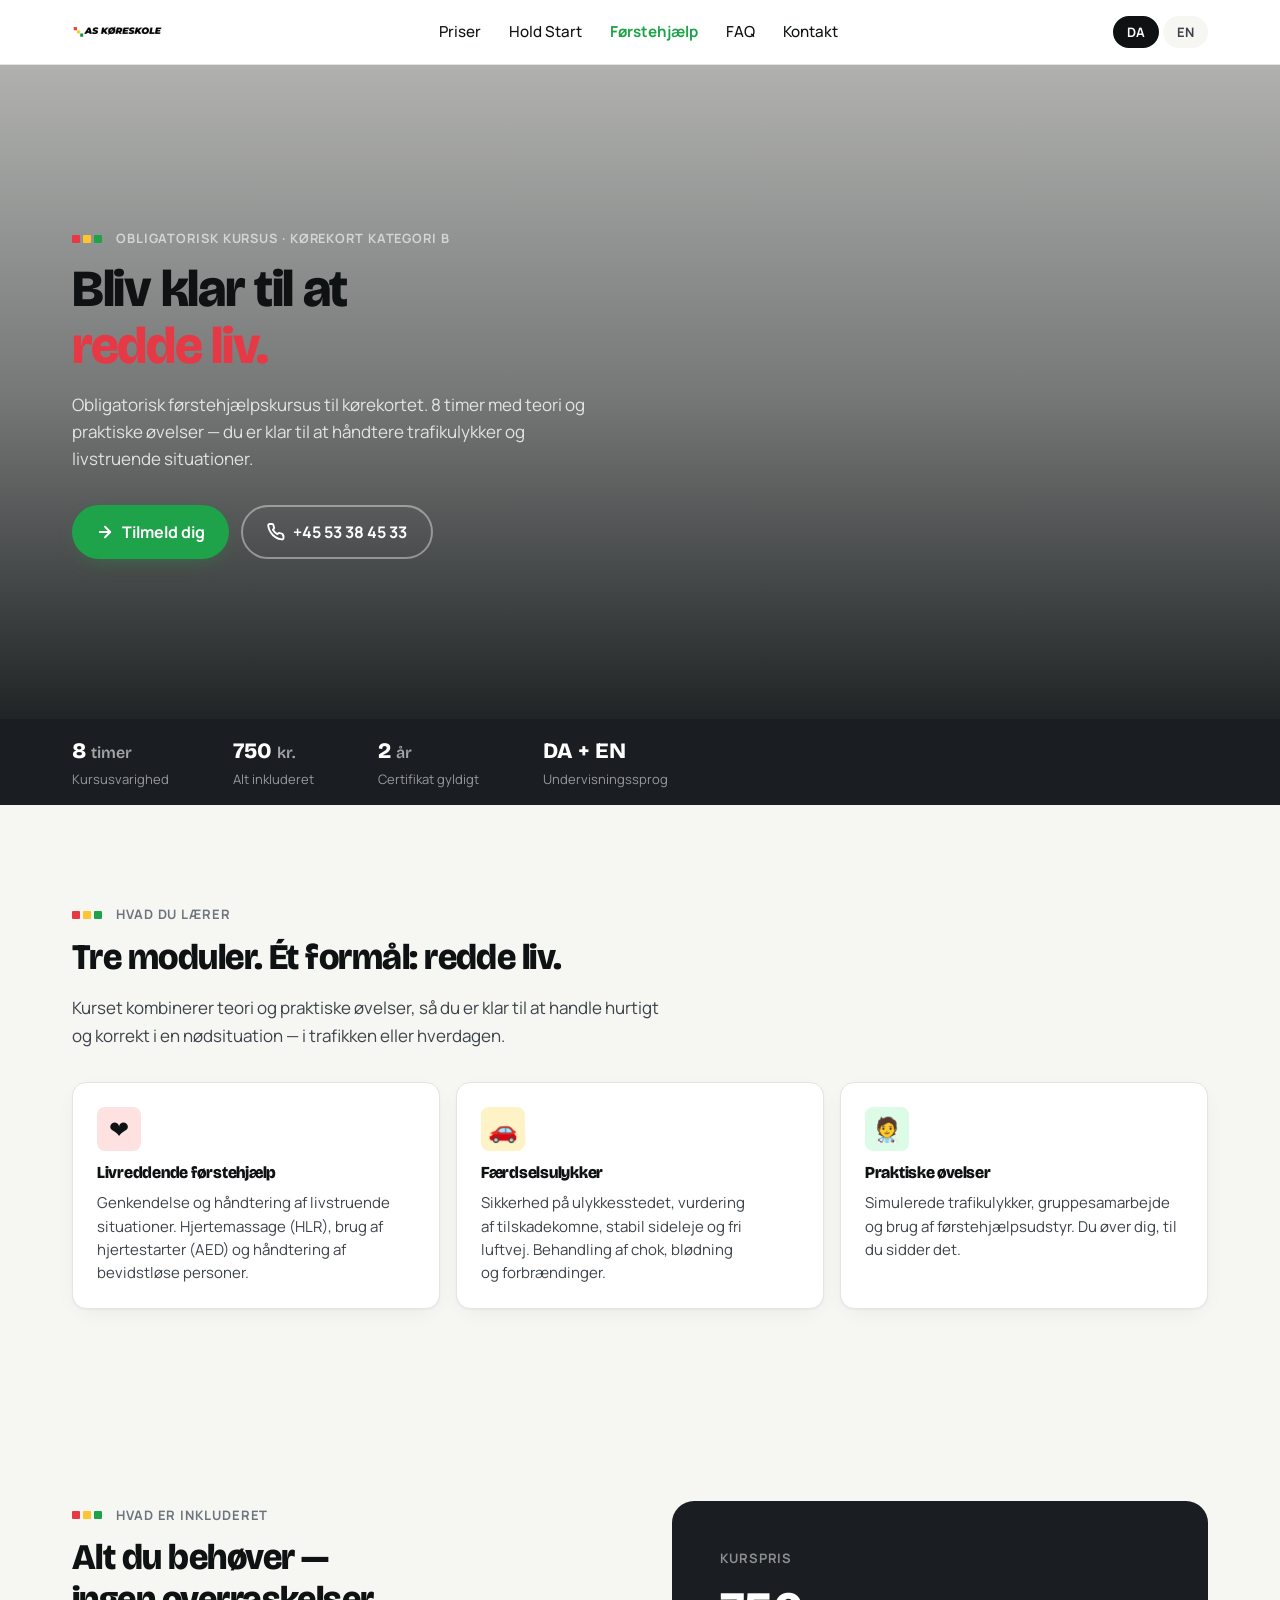
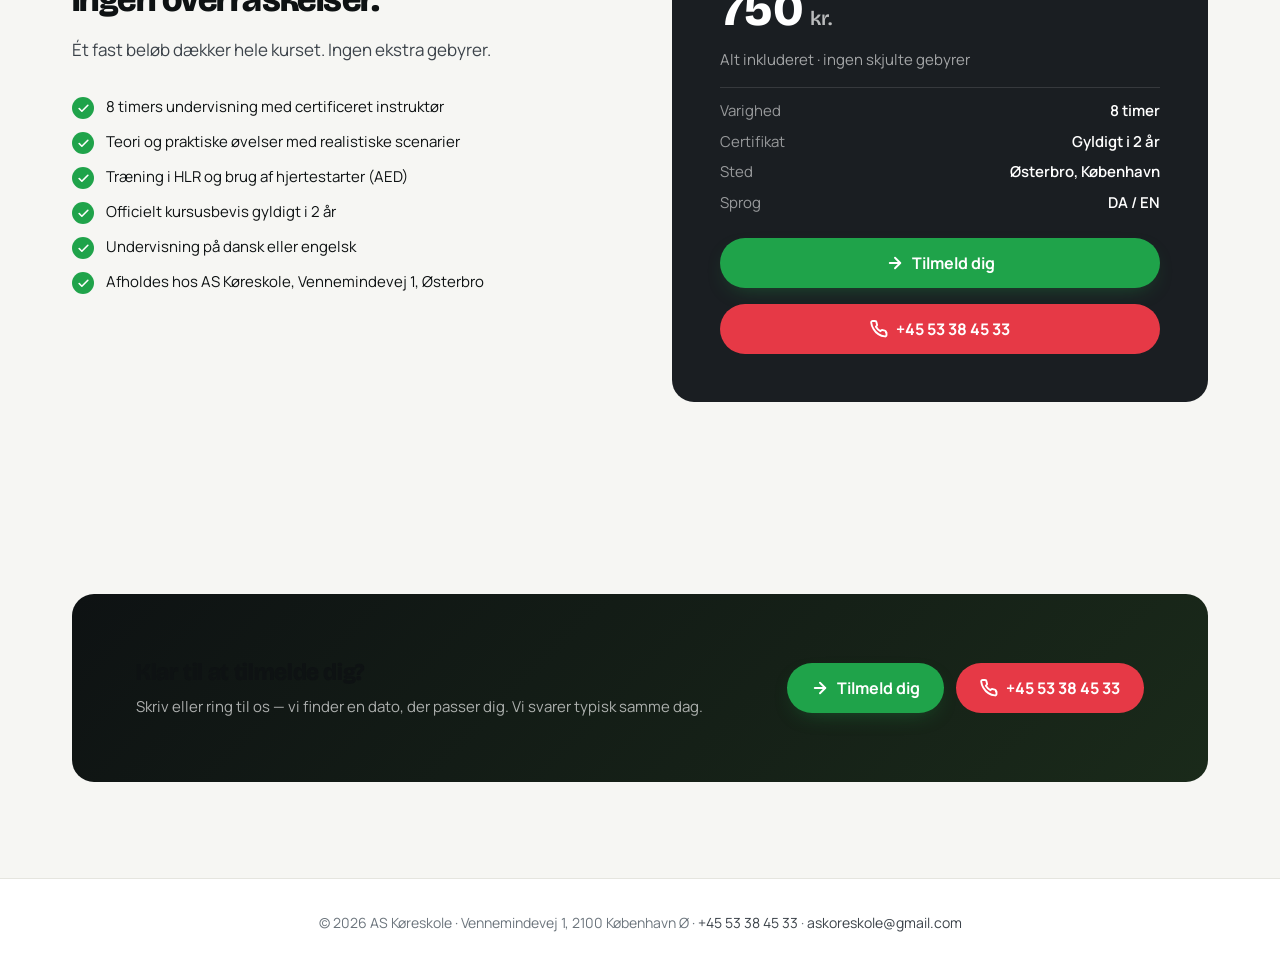
==== foerstehjaelp.html @ 91309df3 "Add first-aid page, course-start page, signup form, and nav polish - New foerstehjaelp.html: video h" ====
<!doctype html>
<html lang="da">
<head>
<meta charset="utf-8" />
<meta name="viewport" content="width=device-width, initial-scale=1, viewport-fit=cover" />
<title>Førstehjælpskursus — AS Køreskole · København</title>
<meta name="description" content="Obligatorisk førstehjælpskursus til kørekortet. 8 timer, 750 kr., certifikat gyldigt i 2 år. Hos AS Køreskole på Østerbro, København." />
<link rel="stylesheet" href="colors_and_type.css" />
<link rel="icon" type="image/png" href="assets/logo.png" />

<style>
  *, *::before, *::after { box-sizing: border-box; }
  html, body { margin: 0; padding: 0; }
  img, video { display: block; max-width: 100%; }
  button { cursor: pointer; background: none; border: 0; padding: 0; color: inherit; }
  ul { list-style: none; padding: 0; margin: 0; }
  body { background: var(--paper); color: var(--ink); font-family: var(--font-text); }

  .container {
    width: 100%; max-width: var(--maxw-content);
    margin: 0 auto; padding-left: var(--gutter); padding-right: var(--gutter);
  }

  /* ---- HEADER ---- */
  .site-header {
    position: sticky; top: 0; z-index: 50;
    background: rgba(255,255,255,0.92);
    backdrop-filter: saturate(150%) blur(12px);
    -webkit-backdrop-filter: saturate(150%) blur(12px);
    border-bottom: 1px solid var(--line);
  }
  .header-row {
    display: flex; align-items: center; justify-content: space-between;
    height: var(--header-h); gap: var(--s-4);
  }
  .brand { display: inline-flex; align-items: center; gap: 10px; text-decoration: none; }
  .brand img { height: 28px; width: auto; }
  .nav-desktop { display: none; gap: var(--s-5); }
  @media (min-width: 768px) { .nav-desktop { display: flex; } }
  .nav-desktop a {
    color: var(--ink); font-weight: 500; font-size: 0.95rem;
    text-decoration: none; padding: 6px 2px;
  }
  .nav-desktop a:hover { color: var(--go-strong); }
  .nav-desktop a.active { color: var(--go); font-weight: 700; }
  .lang-toggle { display: flex; gap: 4px; }
  .lang-toggle button {
    padding: 5px 12px; border-radius: var(--r-pill);
    font-size: 0.8125rem; font-weight: 700; font-family: var(--font-text);
    border: 2px solid transparent; transition: all 150ms;
    background: var(--paper-2); color: var(--ink-2);
  }
  .lang-toggle button[aria-pressed="true"] {
    background: var(--ink); color: var(--paper); border-color: var(--ink);
  }

  /* ---- HERO ---- */
  .hero {
    position: relative; overflow: hidden;
    min-height: 480px;
    display: flex; align-items: flex-end;
  }
  .hero video {
    position: absolute; inset: 0;
    width: 100%; height: 100%;
    object-fit: cover; object-position: center;
  }
  .hero-overlay {
    position: absolute; inset: 0;
    background: linear-gradient(to top, rgba(14,18,19,0.92) 0%, rgba(14,18,19,0.55) 50%, rgba(14,18,19,0.3) 100%);
  }
  .hero-content {
    position: relative; z-index: 1;
    color: white;
    padding: var(--s-8) 0 var(--s-8);
    width: 100%;
  }
  .tri { display: inline-flex; gap: 3px; margin-right: 6px; vertical-align: middle; }
  .tri i { display: block; width: 8px; height: 8px; border-radius: 1px; }
  .tri i:nth-child(1) { background: var(--stop); }
  .tri i:nth-child(2) { background: var(--caution); }
  .tri i:nth-child(3) { background: var(--go); }
  .hero-eyebrow {
    display: inline-flex; align-items: center; gap: 8px;
    font-size: 0.8rem; font-weight: 700; letter-spacing: 0.07em;
    text-transform: uppercase; color: rgba(255,255,255,0.6);
    margin-bottom: var(--s-3);
  }
  .hero-content h1 {
    font-family: var(--font-display);
    font-size: clamp(2rem, 5vw, 3.25rem);
    font-weight: 900; line-height: 1.1;
    margin: 0 0 var(--s-4); max-width: 18ch;
  }
  .hero-content h1 .accent { color: var(--stop); }
  .hero-content p {
    font-size: 1.0625rem; color: rgba(255,255,255,0.8);
    max-width: 52ch; line-height: 1.6; margin: 0 0 var(--s-6);
  }
  .hero-actions { display: flex; gap: var(--s-3); flex-wrap: wrap; }

  /* ---- QUICK STATS BAR ---- */
  .stats-bar {
    background: var(--asphalt); color: white;
    padding: var(--s-4) 0;
  }
  .stats-inner {
    display: flex; flex-wrap: wrap; gap: var(--s-5) var(--s-8);
    align-items: center;
  }
  .stat-item { display: flex; flex-direction: column; gap: 2px; }
  .stat-item .val {
    font-family: var(--font-display); font-size: 1.375rem; font-weight: 800;
  }
  .stat-item .lbl { font-size: 0.8125rem; color: rgba(255,255,255,0.55); }

  /* ---- SECTIONS ---- */
  section { padding: var(--s-9) 0; }
  section:nth-child(even) { background: var(--paper-2); }

  .section-eyebrow {
    display: inline-flex; align-items: center; gap: 8px;
    font-size: 0.8125rem; font-weight: 700; letter-spacing: 0.07em;
    text-transform: uppercase; color: var(--ink-3);
    margin-bottom: var(--s-3);
  }
  .section-eyebrow .tri i:nth-child(1) { background: var(--stop); }
  .section-eyebrow .tri i:nth-child(2) { background: var(--caution); }
  .section-eyebrow .tri i:nth-child(3) { background: var(--go); }

  h2.section-h {
    font-family: var(--font-display); font-size: clamp(1.5rem, 3vw, 2.25rem);
    font-weight: 900; margin: 0 0 var(--s-4); line-height: 1.15;
  }
  .section-lead {
    font-size: 1.0625rem; color: var(--ink-2); line-height: 1.65;
    max-width: 60ch; margin: 0 0 var(--s-6);
  }

  /* ---- CONTENT GRID (2-col on desktop) ---- */
  .content-grid {
    display: grid; grid-template-columns: 1fr;
    gap: var(--s-8);
  }
  @media (min-width: 900px) {
    .content-grid { grid-template-columns: 1fr 1fr; align-items: start; }
  }

  /* ---- MODULE CARDS ---- */
  .module-grid {
    display: grid; grid-template-columns: 1fr;
    gap: var(--s-4);
  }
  @media (min-width: 640px) { .module-grid { grid-template-columns: 1fr 1fr; } }
  @media (min-width: 1024px) { .module-grid { grid-template-columns: repeat(3, 1fr); } }

  .module-card {
    background: var(--paper);
    border: 1px solid var(--line);
    border-radius: var(--r-md);
    padding: var(--s-5);
    box-shadow: var(--shadow-card);
  }
  .module-icon {
    width: 44px; height: 44px; border-radius: var(--r-sm);
    display: flex; align-items: center; justify-content: center;
    margin-bottom: var(--s-3); font-size: 1.5rem;
  }
  .module-icon.red   { background: #FEE2E2; }
  .module-icon.amber { background: #FEF3C7; }
  .module-icon.green { background: #DCFCE7; }
  .module-card h3 {
    font-family: var(--font-display); font-size: 1.05rem; font-weight: 800;
    margin: 0 0 var(--s-2);
  }
  .module-card p { font-size: 0.9375rem; color: var(--ink-2); line-height: 1.55; margin: 0; }

  /* ---- INCLUDES LIST ---- */
  .includes-list { display: flex; flex-direction: column; gap: var(--s-3); }
  .includes-list li {
    display: flex; align-items: flex-start; gap: var(--s-3);
    font-size: 0.9375rem; line-height: 1.5;
  }
  .includes-list li .check {
    width: 22px; height: 22px; border-radius: 50%;
    background: var(--go); color: white; flex-shrink: 0;
    display: flex; align-items: center; justify-content: center;
    margin-top: 1px;
  }
  .includes-list li .check svg { width: 13px; height: 13px; }

  /* ---- PRICE CARD ---- */
  .price-card {
    background: var(--asphalt); color: white;
    border-radius: var(--r-lg); padding: var(--s-7);
    display: flex; flex-direction: column; gap: var(--s-4);
  }
  .price-card .price-label { font-size: 0.8125rem; font-weight: 700; letter-spacing: 0.07em; text-transform: uppercase; color: rgba(255,255,255,0.5); }
  .price-card .price-amount {
    font-family: var(--font-display); font-size: 3rem; font-weight: 900;
    line-height: 1; display: flex; align-items: baseline; gap: 6px;
  }
  .price-card .price-amount .kr { font-size: 1.25rem; font-weight: 600; color: rgba(255,255,255,0.7); }
  .price-card .price-note { font-size: 0.9375rem; color: rgba(255,255,255,0.6); }
  .price-card .price-details { display: flex; flex-direction: column; gap: var(--s-2); padding-top: var(--s-3); border-top: 1px solid rgba(255,255,255,0.12); }
  .price-card .detail-row { display: flex; justify-content: space-between; font-size: 0.9375rem; }
  .price-card .detail-row .key { color: rgba(255,255,255,0.55); }
  .price-card .detail-row .val { font-weight: 600; }

  /* ---- BUTTONS ---- */
  .btn {
    display: inline-flex; align-items: center; gap: 8px;
    padding: 13px 24px; border-radius: var(--r-pill);
    font-weight: 700; font-size: 1rem; font-family: var(--font-text);
    text-decoration: none; transition: background 150ms, box-shadow 150ms;
    border: none; cursor: pointer;
  }
  .btn-go   { background: var(--go);  color: white; box-shadow: var(--shadow-pop); }
  .btn-go:hover { background: var(--go-strong); }
  .btn-stop { background: var(--stop); color: white; }
  .btn-stop:hover { background: #c0303b; }
  .btn-ghost {
    background: transparent; color: white;
    border: 2px solid rgba(255,255,255,0.4);
  }
  .btn-ghost:hover { border-color: white; }

  /* ---- CTA BANNER ---- */
  .cta-banner {
    background: linear-gradient(135deg, #0E1213 0%, #1a2a1a 100%);
    border-radius: var(--r-lg); padding: var(--s-8);
    display: flex; flex-direction: column; gap: var(--s-5);
    color: white;
  }
  @media (min-width: 768px) {
    .cta-banner { flex-direction: row; align-items: center; justify-content: space-between; }
  }
  .cta-banner h2 { font-family: var(--font-display); font-size: 1.5rem; font-weight: 900; margin: 0 0 var(--s-2); }
  .cta-banner p { color: rgba(255,255,255,0.65); margin: 0; font-size: 0.9375rem; line-height: 1.55; }
  .cta-actions { display: flex; gap: var(--s-3); flex-wrap: wrap; flex-shrink: 0; }

  /* ---- FOOTER ---- */
  .page-footer {
    text-align: center; padding: var(--s-6) var(--gutter);
    color: var(--ink-3); font-size: 0.875rem;
    border-top: 1px solid var(--line);
  }
  .page-footer a { color: var(--ink-2); text-decoration: none; }
  .page-footer a:hover { color: var(--go); }

  /* ---- MOBILE BOTTOM BAR ---- */
  .mobile-cta {
    display: flex; position: fixed; bottom: 0; left: 0; right: 0; z-index: 40;
    padding: 12px var(--gutter) calc(12px + env(safe-area-inset-bottom));
    background: rgba(255,255,255,0.94);
    backdrop-filter: blur(12px); -webkit-backdrop-filter: blur(12px);
    border-top: 1px solid var(--line);
    gap: var(--s-2);
  }
  @media (min-width: 768px) { .mobile-cta { display: none; } }
  .mobile-cta a {
    flex: 1; display: flex; align-items: center; justify-content: center;
    gap: 6px; padding: 12px; border-radius: var(--r-pill);
    font-weight: 700; font-size: 0.9rem; text-decoration: none;
  }
  .mobile-cta .m-call { background: var(--stop); color: white; max-width: 56px; flex: 0 0 56px; }
  .mobile-cta .m-signup { background: var(--go); color: white; box-shadow: var(--shadow-pop); }
  .mobile-cta svg { width: 18px; height: 18px; flex-shrink: 0; }
  body { padding-bottom: 80px; }
  @media (min-width: 768px) { body { padding-bottom: 0; } }
</style>
</head>
<body>

<!-- HEADER -->
<header class="site-header">
  <div class="container">
    <div class="header-row">
      <a class="brand" href="new-homepage.html">
        <img src="assets/logo.png" alt="AS Køreskole" />
      </a>
      <nav class="nav-desktop">
        <a href="new-homepage.html#priser" data-i18n="nav.prices">Priser</a>
        <a href="hold-start.html" data-i18n="nav.start">Hold Start</a>
        <a href="foerstehjaelp.html" class="active" data-i18n="nav.firstaid">Førstehjælp</a>
        <a href="new-homepage.html#faq" data-i18n="nav.faq">FAQ</a>
        <a href="new-homepage.html#kontakt" data-i18n="nav.contact">Kontakt</a>
      </nav>
      <div class="lang-toggle" role="group" aria-label="Sprog / Language">
        <button data-lang="da" aria-pressed="true">DA</button>
        <button data-lang="en" aria-pressed="false">EN</button>
      </div>
    </div>
  </div>
</header>

<!-- HERO -->
<section class="hero" aria-labelledby="hero-h1">
  <video autoplay muted loop playsinline preload="auto">
    <source src="assets/firstaid.mp4" type="video/mp4" />
  </video>
  <div class="hero-overlay" aria-hidden="true"></div>
  <div class="hero-content">
    <div class="container">
      <div class="hero-eyebrow">
        <span class="tri"><i></i><i></i><i></i></span>
        <span data-i18n="fa.eyebrow">Obligatorisk kursus · Kørekort kategori B</span>
      </div>
      <h1 id="hero-h1">
        <span data-i18n="fa.h1a">Bliv klar til at</span><br/>
        <span class="accent" data-i18n="fa.h1b">redde liv.</span>
      </h1>
      <p data-i18n="fa.lead">Obligatorisk førstehjælpskursus til kørekortet. 8 timer med teori og praktiske øvelser — du er klar til at håndtere trafikulykker og livstruende situationer.</p>
      <div class="hero-actions">
        <a href="tilmelding.html?ul=da&course=F%C3%B8rstehj%C3%A6lpskursus" class="btn btn-go" data-i18n="fa.ctaSignup">
          <svg width="18" height="18" viewBox="0 0 24 24" fill="none" stroke="currentColor" stroke-width="2.5" stroke-linecap="round" stroke-linejoin="round"><path d="M5 12h14"/><path d="m12 5 7 7-7 7"/></svg>
          Tilmeld dig
        </a>
        <a href="tel:+4553384533" class="btn btn-ghost" data-i18n="fa.ctaCall">
          <svg width="18" height="18" viewBox="0 0 24 24" fill="none" stroke="currentColor" stroke-width="2.5" stroke-linecap="round" stroke-linejoin="round"><path d="M22 16.92v3a2 2 0 0 1-2.18 2 19.79 19.79 0 0 1-8.63-3.07A19.5 19.5 0 0 1 4.69 12 19.79 19.79 0 0 1 1.61 3.42 2 2 0 0 1 3.6 1.27h3a2 2 0 0 1 2 1.72 12.84 12.84 0 0 0 .7 2.81 2 2 0 0 1-.45 2.11L7.91 8.91a16 16 0 0 0 6 6l.91-.91a2 2 0 0 1 2.11-.45 12.84 12.84 0 0 0 2.81.7A2 2 0 0 1 21.27 16.92z"/></svg>
          +45 53 38 45 33
        </a>
      </div>
    </div>
  </div>
</section>

<!-- STATS BAR -->
<div class="stats-bar">
  <div class="container">
    <div class="stats-inner">
      <div class="stat-item">
        <div class="val">8 <span style="font-size:1rem;font-weight:600;color:rgba(255,255,255,0.6)" data-i18n="fa.hoursLabel">timer</span></div>
        <div class="lbl" data-i18n="fa.hoursDesc">Kursusvarighed</div>
      </div>
      <div class="stat-item">
        <div class="val">750 <span style="font-size:1rem;font-weight:600;color:rgba(255,255,255,0.6)">kr.</span></div>
        <div class="lbl" data-i18n="fa.priceDesc">Alt inkluderet</div>
      </div>
      <div class="stat-item">
        <div class="val">2 <span style="font-size:1rem;font-weight:600;color:rgba(255,255,255,0.6)" data-i18n="fa.yearsLabel">år</span></div>
        <div class="lbl" data-i18n="fa.yearsDesc">Certifikat gyldigt</div>
      </div>
      <div class="stat-item">
        <div class="val" data-i18n="fa.langVal">DA + EN</div>
        <div class="lbl" data-i18n="fa.langDesc">Undervisningssprog</div>
      </div>
    </div>
  </div>
</div>

<!-- WHAT YOU LEARN -->
<section aria-labelledby="learn-h">
  <div class="container">
    <div class="section-eyebrow"><span class="tri"><i></i><i></i><i></i></span> <span data-i18n="fa.learnEyebrow">Hvad du lærer</span></div>
    <h2 class="section-h" id="learn-h" data-i18n="fa.learnH">Tre moduler. Ét formål: redde liv.</h2>
    <p class="section-lead" data-i18n="fa.learnLead">Kurset kombinerer teori og praktiske øvelser, så du er klar til at handle hurtigt og korrekt i en nødsituation — i trafikken eller hverdagen.</p>

    <div class="module-grid">
      <div class="module-card">
        <div class="module-icon red">❤️</div>
        <h3 data-i18n="fa.mod1h">Livreddende førstehjælp</h3>
        <p data-i18n="fa.mod1p">Genkendelse og håndtering af livstruende situationer. Hjertemassage (HLR), brug af hjertestarter (AED) og håndtering af bevidstløse personer.</p>
      </div>
      <div class="module-card">
        <div class="module-icon amber">🚗</div>
        <h3 data-i18n="fa.mod2h">Færdselsulykker</h3>
        <p data-i18n="fa.mod2p">Sikkerhed på ulykkesstedet, vurdering af tilskadekomne, stabil sideleje og fri luftvej. Behandling af chok, blødning og forbrændinger.</p>
      </div>
      <div class="module-card">
        <div class="module-icon green">🧑‍⚕️</div>
        <h3 data-i18n="fa.mod3h">Praktiske øvelser</h3>
        <p data-i18n="fa.mod3p">Simulerede trafikulykker, gruppesamarbejde og brug af førstehjælpsudstyr. Du øver dig, til du sidder det.</p>
      </div>
    </div>
  </div>
</section>

<!-- INCLUDES + PRICE -->
<section aria-labelledby="price-h" style="background: var(--paper-2)">
  <div class="container">
    <div class="content-grid">
      <div>
        <div class="section-eyebrow"><span class="tri"><i></i><i></i><i></i></span> <span data-i18n="fa.inclEyebrow">Hvad er inkluderet</span></div>
        <h2 class="section-h" id="price-h" data-i18n="fa.inclH">Alt du behøver — ingen overraskelser.</h2>
        <p class="section-lead" data-i18n="fa.inclLead">Ét fast beløb dækker hele kurset. Ingen ekstra gebyrer.</p>

        <ul class="includes-list">
          <li>
            <span class="check"><svg viewBox="0 0 24 24" fill="none" stroke="currentColor" stroke-width="3" stroke-linecap="round" stroke-linejoin="round"><path d="M20 6 9 17l-5-5"/></svg></span>
            <span data-i18n="fa.incl1">8 timers undervisning med certificeret instruktør</span>
          </li>
          <li>
            <span class="check"><svg viewBox="0 0 24 24" fill="none" stroke="currentColor" stroke-width="3" stroke-linecap="round" stroke-linejoin="round"><path d="M20 6 9 17l-5-5"/></svg></span>
            <span data-i18n="fa.incl2">Teori og praktiske øvelser med realistiske scenarier</span>
          </li>
          <li>
            <span class="check"><svg viewBox="0 0 24 24" fill="none" stroke="currentColor" stroke-width="3" stroke-linecap="round" stroke-linejoin="round"><path d="M20 6 9 17l-5-5"/></svg></span>
            <span data-i18n="fa.incl3">Træning i HLR og brug af hjertestarter (AED)</span>
          </li>
          <li>
            <span class="check"><svg viewBox="0 0 24 24" fill="none" stroke="currentColor" stroke-width="3" stroke-linecap="round" stroke-linejoin="round"><path d="M20 6 9 17l-5-5"/></svg></span>
            <span data-i18n="fa.incl4">Officielt kursusbevis gyldigt i 2 år</span>
          </li>
          <li>
            <span class="check"><svg viewBox="0 0 24 24" fill="none" stroke="currentColor" stroke-width="3" stroke-linecap="round" stroke-linejoin="round"><path d="M20 6 9 17l-5-5"/></svg></span>
            <span data-i18n="fa.incl5">Undervisning på dansk eller engelsk</span>
          </li>
          <li>
            <span class="check"><svg viewBox="0 0 24 24" fill="none" stroke="currentColor" stroke-width="3" stroke-linecap="round" stroke-linejoin="round"><path d="M20 6 9 17l-5-5"/></svg></span>
            <span data-i18n="fa.incl6">Afholdes hos AS Køreskole, Vennemindevej 1, Østerbro</span>
          </li>
        </ul>
      </div>

      <div class="price-card">
        <div class="price-label" data-i18n="fa.priceLabel">Kurspris</div>
        <div class="price-amount">750 <span class="kr">kr.</span></div>
        <div class="price-note" data-i18n="fa.priceNote">Alt inkluderet · ingen skjulte gebyrer</div>
        <div class="price-details">
          <div class="detail-row">
            <span class="key" data-i18n="fa.detDur">Varighed</span>
            <span class="val" data-i18n="fa.detDurVal">8 timer</span>
          </div>
          <div class="detail-row">
            <span class="key" data-i18n="fa.detCert">Certifikat</span>
            <span class="val" data-i18n="fa.detCertVal">Gyldigt i 2 år</span>
          </div>
          <div class="detail-row">
            <span class="key" data-i18n="fa.detLoc">Sted</span>
            <span class="val" data-i18n="fa.detLocVal">Østerbro, København</span>
          </div>
          <div class="detail-row">
            <span class="key" data-i18n="fa.detLang">Sprog</span>
            <span class="val">DA / EN</span>
          </div>
        </div>
        <a href="tilmelding.html?ul=da&course=F%C3%B8rstehj%C3%A6lpskursus" class="btn btn-go" style="width:100%;justify-content:center;margin-top:var(--s-2)" data-i18n="fa.ctaSignup">
          <svg width="18" height="18" viewBox="0 0 24 24" fill="none" stroke="currentColor" stroke-width="2.5" stroke-linecap="round" stroke-linejoin="round"><path d="M5 12h14"/><path d="m12 5 7 7-7 7"/></svg>
          Tilmeld dig
        </a>
        <a href="tel:+4553384533" class="btn btn-stop" style="width:100%;justify-content:center" data-i18n="fa.ctaCall">
          <svg width="18" height="18" viewBox="0 0 24 24" fill="none" stroke="currentColor" stroke-width="2.5" stroke-linecap="round" stroke-linejoin="round"><path d="M22 16.92v3a2 2 0 0 1-2.18 2 19.79 19.79 0 0 1-8.63-3.07A19.5 19.5 0 0 1 4.69 12 19.79 19.79 0 0 1 1.61 3.42 2 2 0 0 1 3.6 1.27h3a2 2 0 0 1 2 1.72 12.84 12.84 0 0 0 .7 2.81 2 2 0 0 1-.45 2.11L7.91 8.91a16 16 0 0 0 6 6l.91-.91a2 2 0 0 1 2.11-.45 12.84 12.84 0 0 0 2.81.7A2 2 0 0 1 21.27 16.92z"/></svg>
          +45 53 38 45 33
        </a>
      </div>
    </div>
  </div>
</section>

<!-- CTA BANNER -->
<section>
  <div class="container">
    <div class="cta-banner">
      <div>
        <h2 data-i18n="fa.ctaBannerH">Klar til at tilmelde dig?</h2>
        <p data-i18n="fa.ctaBannerP">Skriv eller ring til os — vi finder en dato, der passer dig. Vi svarer typisk samme dag.</p>
      </div>
      <div class="cta-actions">
        <a href="tilmelding.html?ul=da&course=F%C3%B8rstehj%C3%A6lpskursus" class="btn btn-go" data-i18n="fa.ctaSignup">
          <svg width="18" height="18" viewBox="0 0 24 24" fill="none" stroke="currentColor" stroke-width="2.5" stroke-linecap="round" stroke-linejoin="round"><path d="M5 12h14"/><path d="m12 5 7 7-7 7"/></svg>
          Tilmeld dig
        </a>
        <a href="tel:+4553384533" class="btn btn-stop" data-i18n="fa.ctaCall">
          <svg width="18" height="18" viewBox="0 0 24 24" fill="none" stroke="currentColor" stroke-width="2.5" stroke-linecap="round" stroke-linejoin="round"><path d="M22 16.92v3a2 2 0 0 1-2.18 2 19.79 19.79 0 0 1-8.63-3.07A19.5 19.5 0 0 1 4.69 12 19.79 19.79 0 0 1 1.61 3.42 2 2 0 0 1 3.6 1.27h3a2 2 0 0 1 2 1.72 12.84 12.84 0 0 0 .7 2.81 2 2 0 0 1-.45 2.11L7.91 8.91a16 16 0 0 0 6 6l.91-.91a2 2 0 0 1 2.11-.45 12.84 12.84 0 0 0 2.81.7A2 2 0 0 1 21.27 16.92z"/></svg>
          +45 53 38 45 33
        </a>
      </div>
    </div>
  </div>
</section>

<!-- FOOTER -->
<footer class="page-footer">
  <p>© <span id="yr"></span> AS Køreskole · Vennemindevej 1, 2100 København Ø · <a href="tel:+4553384533">+45 53 38 45 33</a> · <a href="mailto:askoreskole@gmail.com">askoreskole@gmail.com</a></p>
</footer>

<!-- MOBILE CTA BAR -->
<div class="mobile-cta">
  <a class="m-call" href="tel:+4553384533" aria-label="Ring">
    <svg viewBox="0 0 24 24" fill="none" stroke="currentColor" stroke-width="2.5" stroke-linecap="round" stroke-linejoin="round"><path d="M22 16.92v3a2 2 0 0 1-2.18 2 19.79 19.79 0 0 1-8.63-3.07A19.5 19.5 0 0 1 4.69 12 19.79 19.79 0 0 1 1.61 3.42 2 2 0 0 1 3.6 1.27h3a2 2 0 0 1 2 1.72 12.84 12.84 0 0 0 .7 2.81 2 2 0 0 1-.45 2.11L7.91 8.91a16 16 0 0 0 6 6l.91-.91a2 2 0 0 1 2.11-.45 12.84 12.84 0 0 0 2.81.7A2 2 0 0 1 21.27 16.92z"/></svg>
  </a>
  <a class="m-signup" href="tilmelding.html?ul=da&course=F%C3%B8rstehj%C3%A6lpskursus" data-i18n="fa.ctaSignup">
    <svg viewBox="0 0 24 24" fill="none" stroke="currentColor" stroke-width="2.5" stroke-linecap="round" stroke-linejoin="round"><path d="M5 12h14"/><path d="m12 5 7 7-7 7"/></svg>
    Tilmeld dig
  </a>
</div>

<script>
  document.getElementById('yr').textContent = new Date().getFullYear();

  const dict = {
    en: {
      "nav.prices": "Pricing", "nav.start": "Course Start", "nav.firstaid": "First aid", "nav.faq": "FAQ", "nav.contact": "Contact",
      "fa.eyebrow":     "Mandatory course · Driving licence category B",
      "fa.h1a":         "Be ready to",
      "fa.h1b":         "save lives.",
      "fa.lead":        "Mandatory first aid course for your driving licence. 8 hours of theory and practical exercises — you'll be prepared to handle traffic accidents and life-threatening situations.",
      "fa.ctaSignup":   "Sign up",
      "fa.ctaCall":     "+45 53 38 45 33",
      "fa.hoursLabel":  "hours",
      "fa.hoursDesc":   "Course duration",
      "fa.priceDesc":   "All included",
      "fa.yearsLabel":  "years",
      "fa.yearsDesc":   "Certificate valid",
      "fa.langVal":     "DA + EN",
      "fa.langDesc":    "Language of instruction",
      "fa.learnEyebrow":"What you learn",
      "fa.learnH":      "Three modules. One goal: save lives.",
      "fa.learnLead":   "The course combines theory and practical exercises so you can act quickly and correctly in an emergency — on the road or in daily life.",
      "fa.mod1h":       "Life-saving first aid",
      "fa.mod1p":       "Recognition and management of life-threatening situations. CPR, use of an AED (defibrillator) and management of unconscious persons.",
      "fa.mod2h":       "Traffic accidents",
      "fa.mod2p":       "Scene safety, casualty assessment, recovery position and airway management. Treatment of shock, bleeding and burns.",
      "fa.mod3h":       "Practical exercises",
      "fa.mod3p":       "Simulated traffic accidents, group collaboration and use of first aid equipment. You practise until it sticks.",
      "fa.inclEyebrow": "What's included",
      "fa.inclH":       "Everything you need — no surprises.",
      "fa.inclLead":    "One fixed fee covers the entire course. No extra charges.",
      "fa.incl1":       "8 hours of instruction with a certified first aid educator",
      "fa.incl2":       "Theory and practical exercises with realistic scenarios",
      "fa.incl3":       "CPR training and practice with an AED (defibrillator)",
      "fa.incl4":       "Official course certificate valid for 2 years",
      "fa.incl5":       "Teaching available in Danish or English",
      "fa.incl6":       "Held at AS Køreskole, Vennemindevej 1, Østerbro",
      "fa.priceLabel":  "Course price",
      "fa.priceNote":   "All included · no hidden fees",
      "fa.detDur":      "Duration",    "fa.detDurVal":  "8 hours",
      "fa.detCert":     "Certificate", "fa.detCertVal": "Valid for 2 years",
      "fa.detLoc":      "Location",    "fa.detLocVal":  "Østerbro, Copenhagen",
      "fa.detLang":     "Language",
      "fa.ctaBannerH":  "Ready to sign up?",
      "fa.ctaBannerP":  "Write or call us — we'll find a date that works for you. We usually reply the same day.",
    }
  };

  function applyEN() {
    document.documentElement.lang = 'en';
    document.querySelectorAll('[data-i18n]').forEach(el => {
      const key = el.dataset.i18n;
      if (dict.en[key]) el.textContent = dict.en[key];
    });
    // Update signup links to use ul=en
    document.querySelectorAll('a[href*="tilmelding.html"]').forEach(a => {
      a.href = a.href.replace('ul=da', 'ul=en');
    });
    document.querySelectorAll('.lang-toggle button').forEach(b => {
      b.setAttribute('aria-pressed', b.dataset.lang === 'en' ? 'true' : 'false');
    });
    document.title = 'First Aid Course — AS Køreskole · Copenhagen';
  }

  // Restore language preference
  if (localStorage.getItem('ask_lang') === 'en') applyEN();

  const buttons = document.querySelectorAll('.lang-toggle button');
  buttons.forEach(b => b.addEventListener('click', () => {
    const lang = b.dataset.lang;
    localStorage.setItem('ask_lang', lang);
    if (lang === 'en') {
      applyEN();
    } else {
      document.documentElement.lang = 'da';
      buttons.forEach(x => x.setAttribute('aria-pressed', x === b ? 'true' : 'false'));
      location.reload();
    }
  }));
</script>
</body>
</html>
---- colors_and_type.css ----
/* ============================================================
   AS Køreskole — Design Tokens
   ------------------------------------------------------------
   Color, type, spacing, radius, shadow, motion.
   Import once in the document head; use the variables everywhere.
   ============================================================ */

@import url("https://fonts.googleapis.com/css2?family=Bricolage+Grotesque:opsz,wght@12..96,400;12..96,500;12..96,600;12..96,700;12..96,800&family=Manrope:wght@300;400;500;600;700;800&display=swap");

:root {
  /* ---------- COLOR: Traffic-light brand ---------- */
  --go:           #1FA34A;        /* primary CTA — sign up, success */
  --go-strong:    #178039;        /* hover */
  --go-soft:      #E6F4EC;        /* tinted background */

  --caution:      #FFC42E;        /* secondary CTA — courses, browse */
  --caution-strong:#E5A800;
  --caution-soft: #FFF6D9;

  --stop:         #E63946;        /* tertiary CTA — contact, phone */
  --stop-strong:  #C72A37;
  --stop-soft:    #FCE5E7;

  /* ---------- COLOR: Surfaces & ink ---------- */
  --ink:          #0E1213;        /* primary text */
  --ink-2:        #3C434A;        /* secondary text */
  --ink-3:        #6C757D;        /* tertiary / meta */
  --ink-4:        #9AA0A6;        /* disabled, hairlines on dark */

  --asphalt:      #1A1E22;        /* dark surfaces (footer, overlay) */
  --asphalt-2:    #2A2F35;
  --asphalt-3:    #3A4047;

  --paper:        #FFFFFF;        /* default surface */
  --paper-2:      #F6F6F3;        /* warm off-white, section bg */
  --paper-3:      #ECEBE5;        /* warmer, used for divider blocks */
  --line:         #E5E5DF;        /* hairline border */
  --line-strong:  #D4D3CC;

  /* ---------- COLOR: Functional ---------- */
  --focus:        #3B5BFF;        /* keyboard focus outline */
  --link:         #1B4DBF;        /* inline links in body */
  --error:        #B42318;        /* form errors (NOT the same as --stop) */
  --warn:         #B54708;
  --info:         #1F4CD3;

  /* ---------- TYPOGRAPHY ---------- */
  --font-display: "Bricolage Grotesque", ui-sans-serif, system-ui, -apple-system, "Segoe UI", sans-serif;
  --font-text:    "Manrope", ui-sans-serif, system-ui, -apple-system, "Segoe UI", sans-serif;
  --font-mono:    ui-monospace, "SF Mono", "JetBrains Mono", Menlo, Consolas, monospace;

  /* Type scale — fluid, 8px-aligned at md */
  --t-display:    clamp(2.5rem, 1.6rem + 4.5vw, 4.75rem);   /* hero H1 */
  --t-h1:         clamp(2rem,   1.4rem + 3vw,   3.25rem);   /* page H1 */
  --t-h2:         clamp(1.625rem,1.2rem + 1.8vw,2.25rem);   /* section H2 */
  --t-h3:         clamp(1.25rem,1rem + 1vw,    1.5rem);     /* H3 */
  --t-h4:         1.125rem;                                  /* H4 */
  --t-lead:       clamp(1.125rem, 1rem + 0.4vw, 1.25rem);   /* hero lead */
  --t-body:       1rem;
  --t-small:      0.875rem;
  --t-xs:         0.75rem;

  --lh-tight:     1.05;
  --lh-snug:      1.2;
  --lh-normal:    1.5;
  --lh-relaxed:   1.65;

  --tracking-tight: -0.025em;
  --tracking-snug:  -0.015em;
  --tracking-wide:  0.04em;
  --tracking-cap:   0.12em;       /* ALL CAPS labels */

  /* ---------- SPACING ---------- */
  --s-1:  4px;
  --s-2:  8px;
  --s-3:  12px;
  --s-4:  16px;
  --s-5:  24px;
  --s-6:  32px;
  --s-7:  48px;
  --s-8:  64px;
  --s-9:  96px;
  --s-10: 128px;

  /* ---------- RADIUS ---------- */
  --r-xs:   4px;
  --r-sm:   8px;
  --r-md:   14px;
  --r-lg:   22px;
  --r-xl:   32px;
  --r-pill: 999px;

  /* ---------- SHADOWS ---------- */
  --shadow-hairline: 0 0 0 1px var(--line);
  --shadow-card:     0 1px 2px rgba(15,15,15,0.04), 0 6px 24px -8px rgba(15,15,15,0.08);
  --shadow-card-lg:  0 2px 4px rgba(15,15,15,0.05), 0 18px 40px -12px rgba(15,15,15,0.16);
  --shadow-pop:      0 8px 22px -10px rgba(31,163,74,0.45);
  --shadow-pop-lg:   0 14px 32px -10px rgba(31,163,74,0.55);
  --shadow-pop-red:  0 8px 22px -10px rgba(230,57,70,0.45);

  /* ---------- MOTION ---------- */
  --ease-out-quart: cubic-bezier(0.2, 0.7, 0.2, 1);
  --ease-in-out:    cubic-bezier(0.4, 0, 0.2, 1);
  --dur-fast:   150ms;
  --dur-base:   250ms;
  --dur-slow:   450ms;

  /* ---------- LAYOUT ---------- */
  --maxw-prose:   65ch;
  --maxw-content: 1200px;
  --maxw-wide:    1440px;
  --gutter:       clamp(16px, 4vw, 32px);
  --header-h:     64px;
  --mobile-cta-h: 64px;
}

/* ============================================================
   SEMANTIC ELEMENT RULES
   These map raw tokens onto HTML so unstyled markup looks right.
   ============================================================ */

html { -webkit-text-size-adjust: 100%; }

body {
  font-family: var(--font-text);
  font-size: var(--t-body);
  line-height: var(--lh-normal);
  color: var(--ink);
  background: var(--paper);
  -webkit-font-smoothing: antialiased;
  text-rendering: optimizeLegibility;
}

h1, h2, h3, h4, h5, h6 {
  font-family: var(--font-display);
  color: var(--ink);
  margin: 0;
  text-wrap: balance;
  font-variation-settings: "opsz" 96;
  letter-spacing: var(--tracking-snug);
  line-height: var(--lh-snug);
}

h1 { font-size: var(--t-h1); font-weight: 700; letter-spacing: var(--tracking-tight); line-height: var(--lh-tight); }
h2 { font-size: var(--t-h2); font-weight: 700; }
h3 { font-size: var(--t-h3); font-weight: 600; }
h4 { font-size: var(--t-h4); font-weight: 600; }

p  { margin: 0; line-height: var(--lh-relaxed); text-wrap: pretty; }

small { font-size: var(--t-small); color: var(--ink-2); }

a {
  color: var(--link);
  text-decoration: underline;
  text-decoration-thickness: 1px;
  text-underline-offset: 3px;
  text-decoration-color: color-mix(in oklab, var(--link), transparent 60%);
  transition: text-decoration-color var(--dur-fast) var(--ease-in-out);
}
a:hover { text-decoration-color: var(--link); }

button { font-family: inherit; }

::selection { background: var(--caution); color: var(--ink); }

*:focus-visible {
  outline: 3px solid var(--focus);
  outline-offset: 2px;
  border-radius: 2px;
}

/* Utility — eyebrow label */
.eyebrow {
  font-family: var(--font-text);
  font-size: var(--t-xs);
  font-weight: 700;
  letter-spacing: var(--tracking-cap);
  text-transform: uppercase;
  color: var(--ink-2);
}

/* Utility — traffic light dots, exactly as in the logo */
.tri-light {
  display: inline-flex;
  gap: 4px;
  vertical-align: middle;
}
.tri-light::before,
.tri-light::after,
.tri-light > i {
  content: "";
  display: inline-block;
  width: 10px; height: 10px;
  border-radius: 2px;
  background: var(--stop);
}
.tri-light > i { background: var(--caution); }
.tri-light::after { background: var(--go); }

@media (prefers-reduced-motion: reduce) {
  *, *::before, *::after {
    animation-duration: 0.01ms !important;
    transition-duration: 0.01ms !important;
  }
}
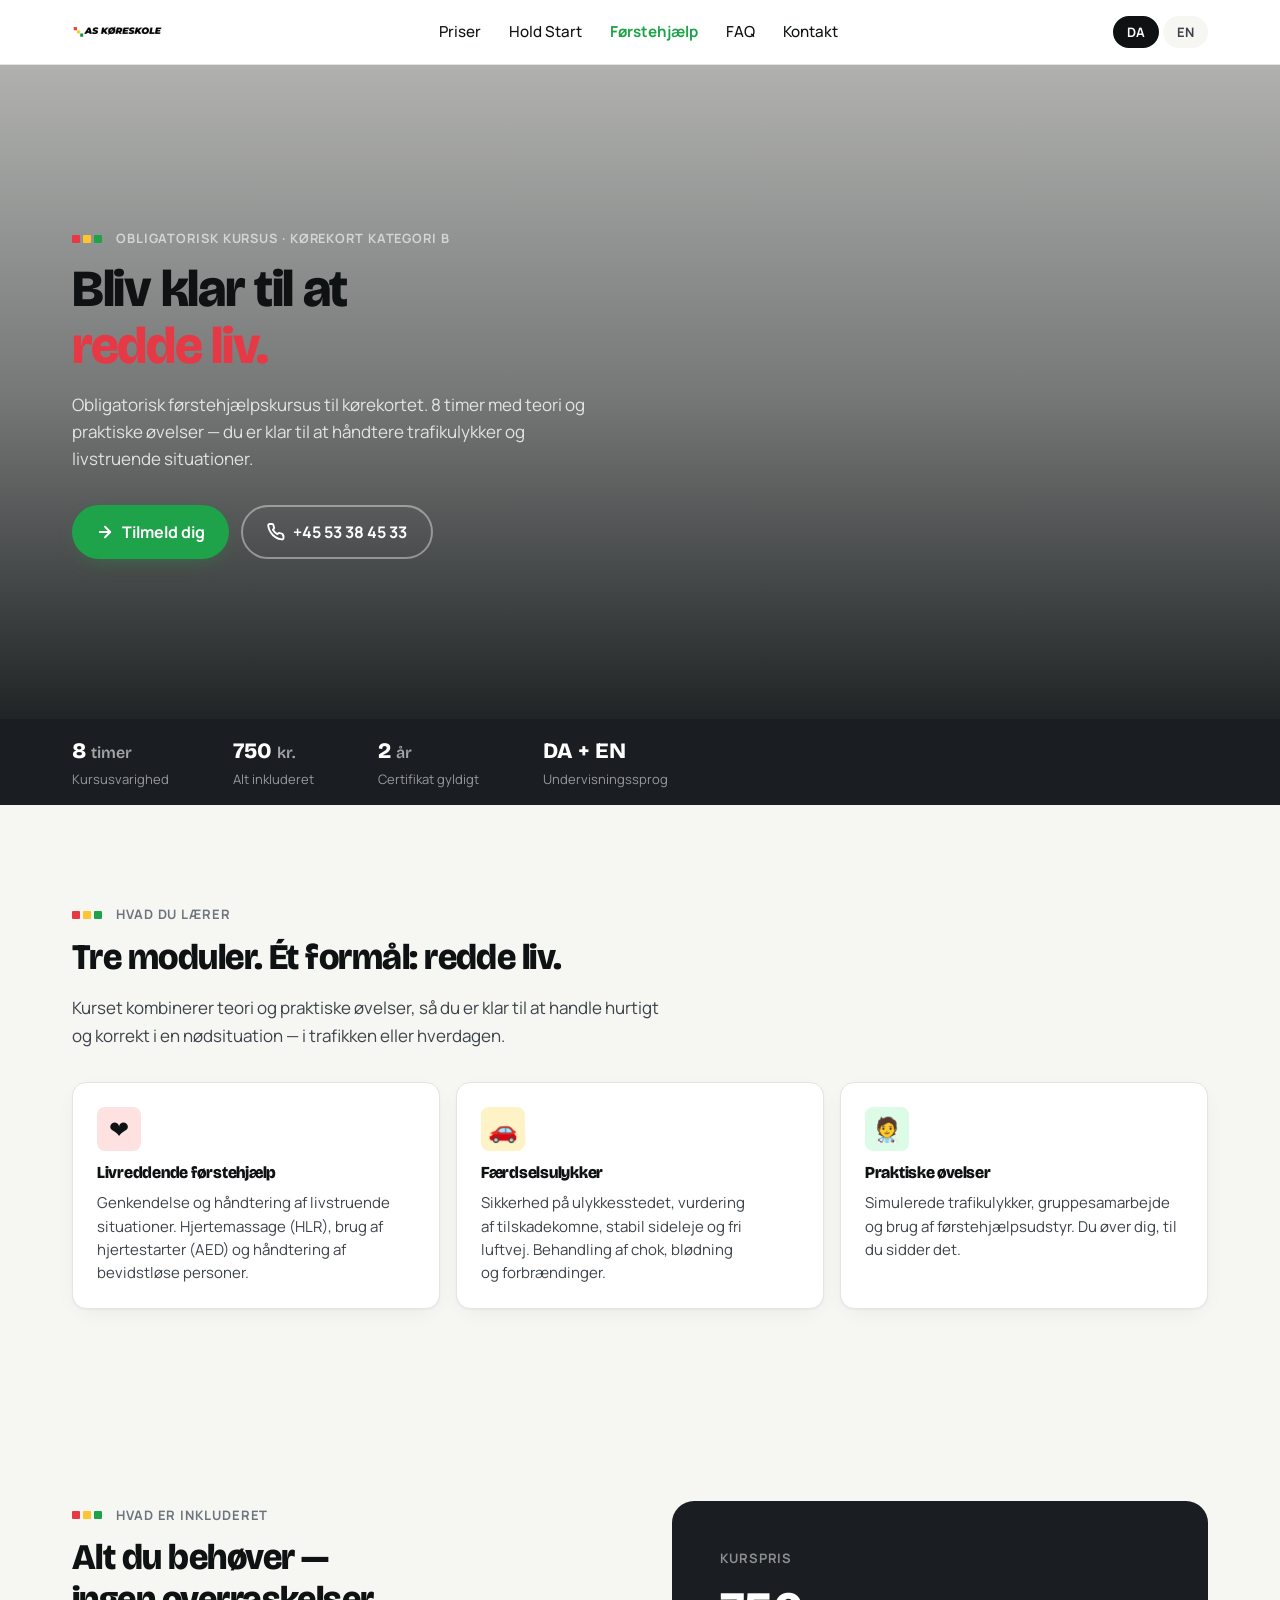
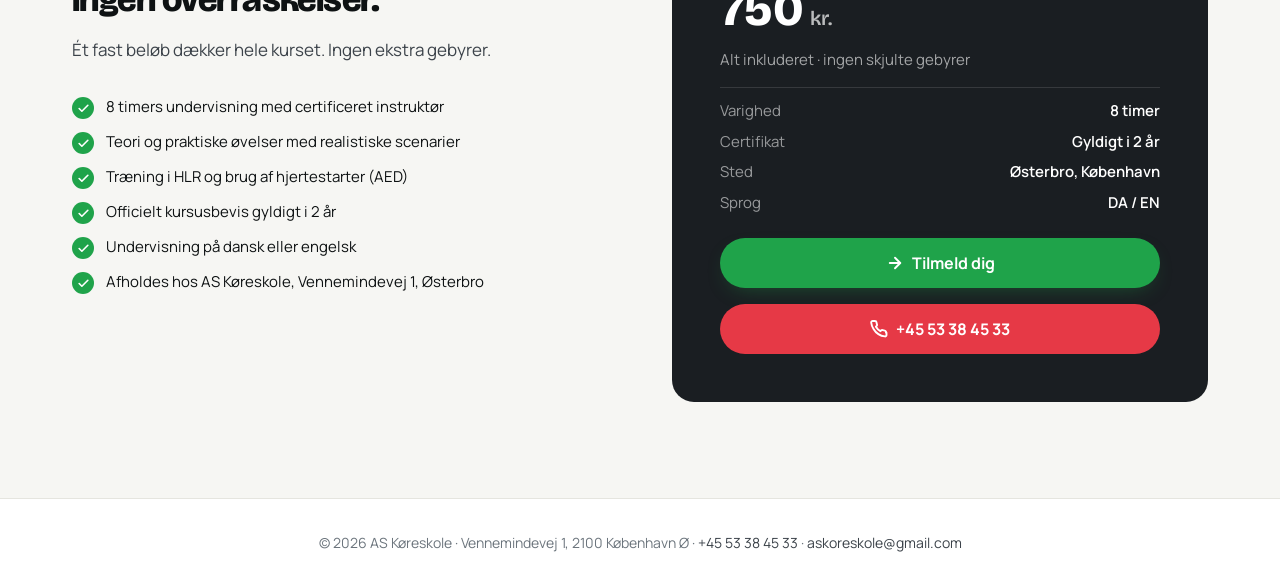
==== commit 3449918a: "Remove duplicate CTA banner from first-aid page The price card directly above already has signup and" ====
--- a/foerstehjaelp.html
+++ b/foerstehjaelp.html
@@ -440,28 +440,6 @@
           Tilmeld dig
         </a>
         <a href="tel:+4553384533" class="btn btn-stop" style="width:100%;justify-content:center" data-i18n="fa.ctaCall">
-          <svg width="18" height="18" viewBox="0 0 24 24" fill="none" stroke="currentColor" stroke-width="2.5" stroke-linecap="round" stroke-linejoin="round"><path d="M22 16.92v3a2 2 0 0 1-2.18 2 19.79 19.79 0 0 1-8.63-3.07A19.5 19.5 0 0 1 4.69 12 19.79 19.79 0 0 1 1.61 3.42 2 2 0 0 1 3.6 1.27h3a2 2 0 0 1 2 1.72 12.84 12.84 0 0 0 .7 2.81 2 2 0 0 1-.45 2.11L7.91 8.91a16 16 0 0 0 6 6l.91-.91a2 2 0 0 1 2.11-.45 12.84 12.84 0 0 0 2.81.7A2 2 0 0 1 21.27 16.92z"/></svg>
-          +45 53 38 45 33
-        </a>
-      </div>
-    </div>
-  </div>
-</section>
-
-<!-- CTA BANNER -->
-<section>
-  <div class="container">
-    <div class="cta-banner">
-      <div>
-        <h2 data-i18n="fa.ctaBannerH">Klar til at tilmelde dig?</h2>
-        <p data-i18n="fa.ctaBannerP">Skriv eller ring til os — vi finder en dato, der passer dig. Vi svarer typisk samme dag.</p>
-      </div>
-      <div class="cta-actions">
-        <a href="tilmelding.html?ul=da&course=F%C3%B8rstehj%C3%A6lpskursus" class="btn btn-go" data-i18n="fa.ctaSignup">
-          <svg width="18" height="18" viewBox="0 0 24 24" fill="none" stroke="currentColor" stroke-width="2.5" stroke-linecap="round" stroke-linejoin="round"><path d="M5 12h14"/><path d="m12 5 7 7-7 7"/></svg>
-          Tilmeld dig
-        </a>
-        <a href="tel:+4553384533" class="btn btn-stop" data-i18n="fa.ctaCall">
           <svg width="18" height="18" viewBox="0 0 24 24" fill="none" stroke="currentColor" stroke-width="2.5" stroke-linecap="round" stroke-linejoin="round"><path d="M22 16.92v3a2 2 0 0 1-2.18 2 19.79 19.79 0 0 1-8.63-3.07A19.5 19.5 0 0 1 4.69 12 19.79 19.79 0 0 1 1.61 3.42 2 2 0 0 1 3.6 1.27h3a2 2 0 0 1 2 1.72 12.84 12.84 0 0 0 .7 2.81 2 2 0 0 1-.45 2.11L7.91 8.91a16 16 0 0 0 6 6l.91-.91a2 2 0 0 1 2.11-.45 12.84 12.84 0 0 0 2.81.7A2 2 0 0 1 21.27 16.92z"/></svg>
           +45 53 38 45 33
         </a>
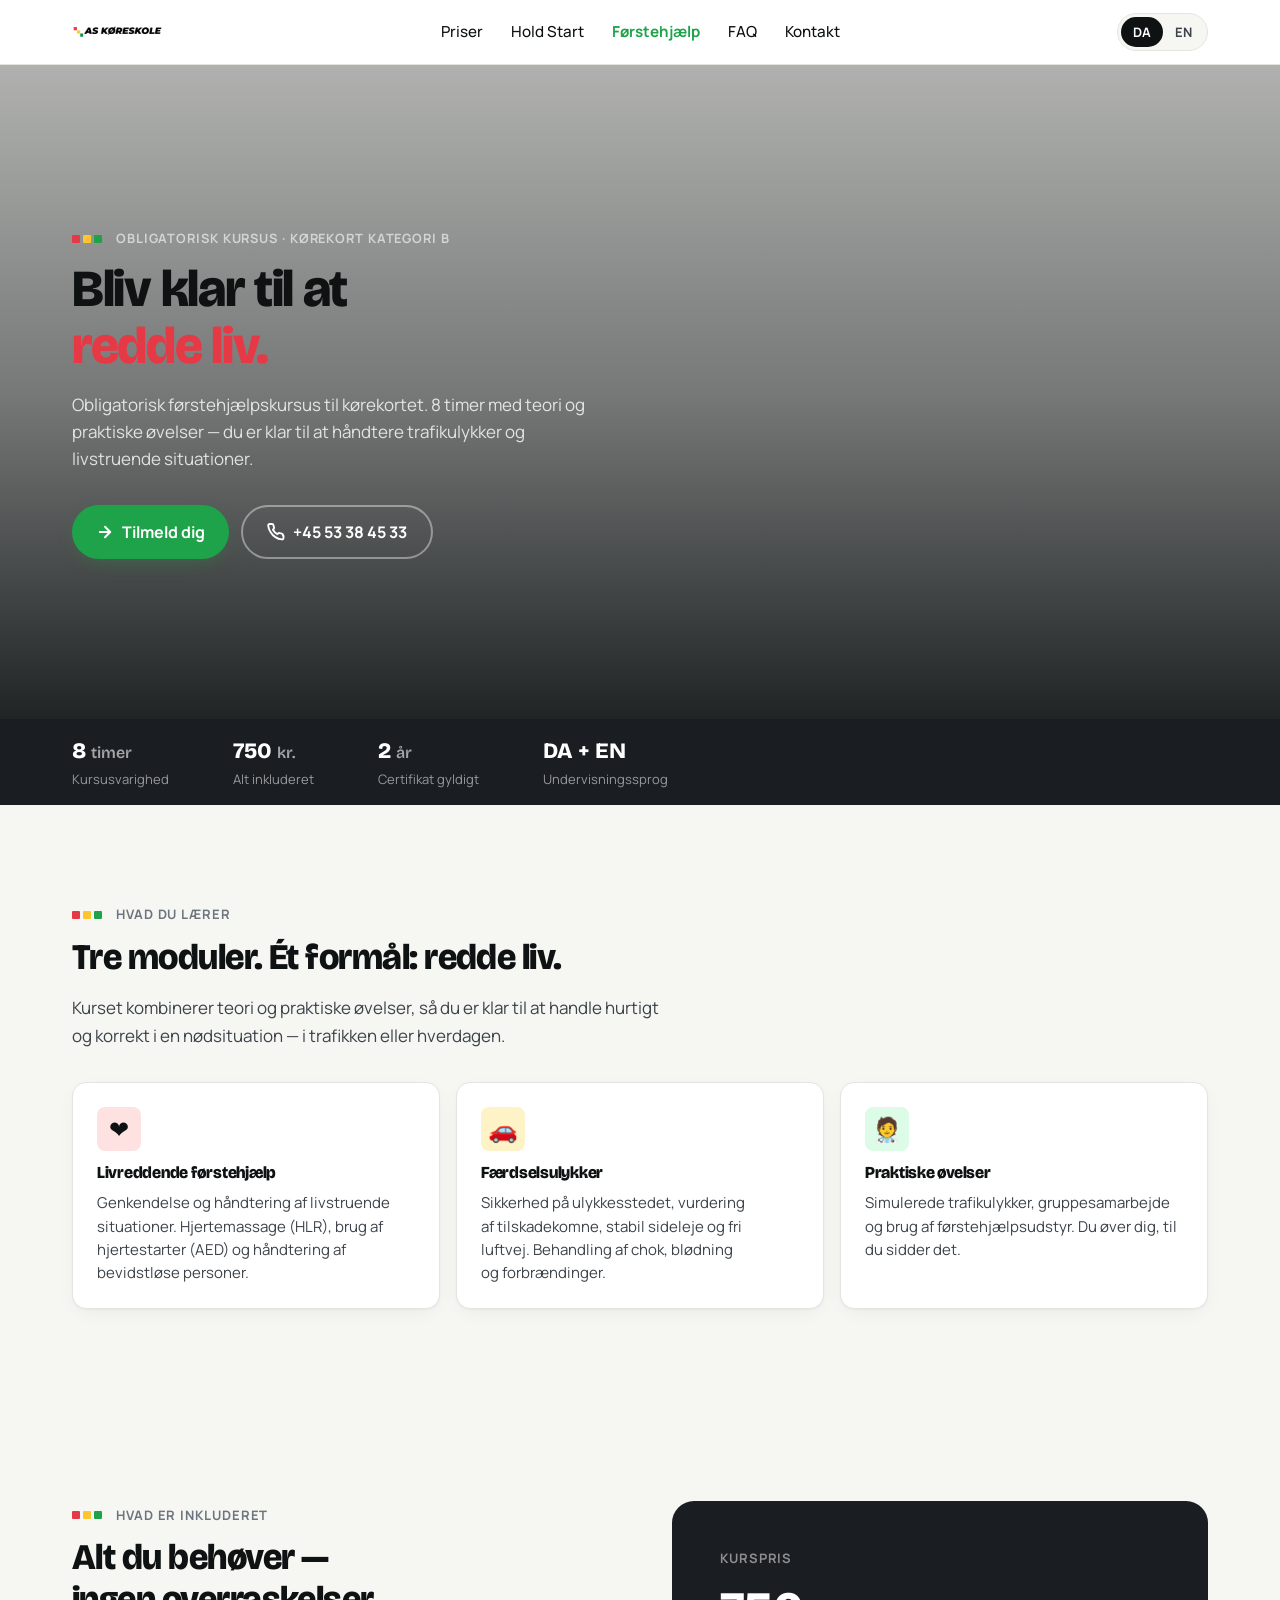
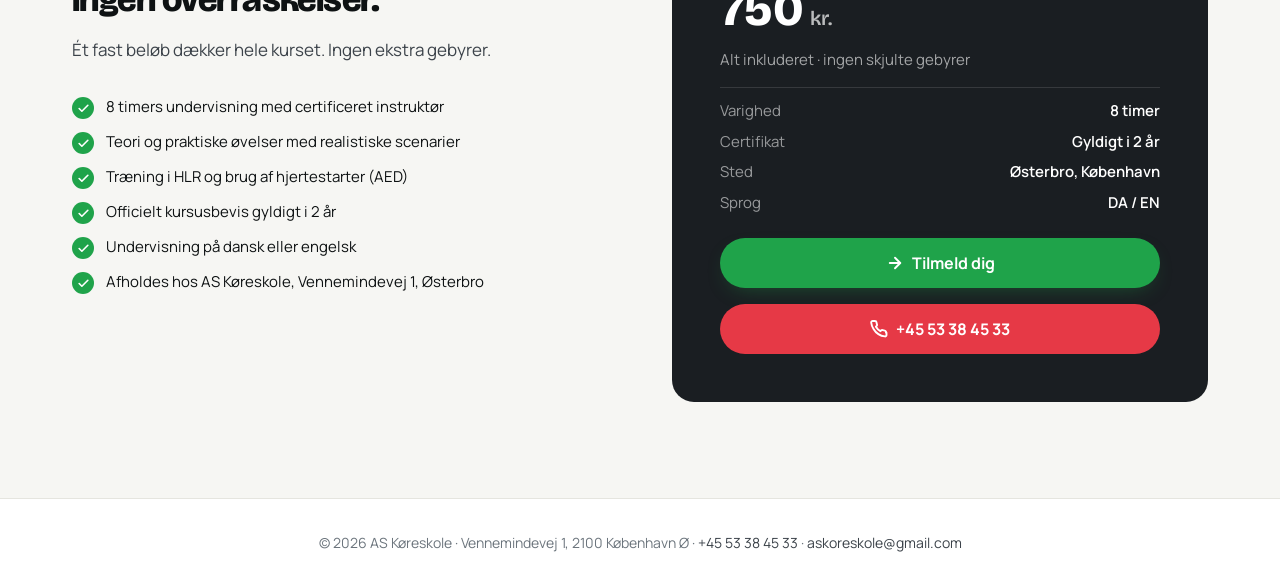
==== commit 458de332: "Replace two-button lang toggle with sliding pill indicator Black pill now slides smoothly between DA" ====
--- a/foerstehjaelp.html
+++ b/foerstehjaelp.html
@@ -43,16 +43,28 @@
   }
   .nav-desktop a:hover { color: var(--go-strong); }
   .nav-desktop a.active { color: var(--go); font-weight: 700; }
-  .lang-toggle { display: flex; gap: 4px; }
+  .lang-toggle {
+    display: inline-flex; gap: 0; position: relative;
+    padding: 3px; background: var(--paper-2);
+    border: 1px solid var(--line); border-radius: var(--r-pill);
+  }
+  .lang-indicator {
+    position: absolute; top: 3px; left: 3px; bottom: 3px;
+    width: calc(50% - 3px);
+    background: var(--ink); border-radius: var(--r-pill);
+    transition: transform 0.25s cubic-bezier(0.34, 1.1, 0.64, 1);
+    pointer-events: none;
+  }
+  .lang-toggle[data-active="en"] .lang-indicator { transform: translateX(100%); }
   .lang-toggle button {
-    padding: 5px 12px; border-radius: var(--r-pill);
+    padding: 6px 12px; border-radius: var(--r-pill);
     font-size: 0.8125rem; font-weight: 700; font-family: var(--font-text);
-    border: 2px solid transparent; transition: all 150ms;
-    background: var(--paper-2); color: var(--ink-2);
-  }
-  .lang-toggle button[aria-pressed="true"] {
-    background: var(--ink); color: var(--paper); border-color: var(--ink);
-  }
+    background: transparent; color: var(--ink-2);
+    position: relative; z-index: 1;
+    transition: color 0.25s ease;
+  }
+  .lang-toggle button[aria-pressed="true"] { color: var(--paper); }
+  .lang-toggle button:hover[aria-pressed="false"] { color: var(--ink); }
 
   /* ---- HERO ---- */
   .hero {
@@ -286,7 +298,8 @@
         <a href="new-homepage.html#faq" data-i18n="nav.faq">FAQ</a>
         <a href="new-homepage.html#kontakt" data-i18n="nav.contact">Kontakt</a>
       </nav>
-      <div class="lang-toggle" role="group" aria-label="Sprog / Language">
+      <div class="lang-toggle" role="group" aria-label="Sprog / Language" data-active="da">
+        <span class="lang-indicator" aria-hidden="true"></span>
         <button data-lang="da" aria-pressed="true">DA</button>
         <button data-lang="en" aria-pressed="false">EN</button>
       </div>
@@ -525,6 +538,7 @@
     document.querySelectorAll('.lang-toggle button').forEach(b => {
       b.setAttribute('aria-pressed', b.dataset.lang === 'en' ? 'true' : 'false');
     });
+    document.querySelectorAll('.lang-toggle').forEach(t => t.dataset.active = 'en');
     document.title = 'First Aid Course — AS Køreskole · Copenhagen';
   }
 
@@ -540,6 +554,7 @@
     } else {
       document.documentElement.lang = 'da';
       buttons.forEach(x => x.setAttribute('aria-pressed', x === b ? 'true' : 'false'));
+      document.querySelectorAll('.lang-toggle').forEach(t => t.dataset.active = 'da');
       location.reload();
     }
   }));
